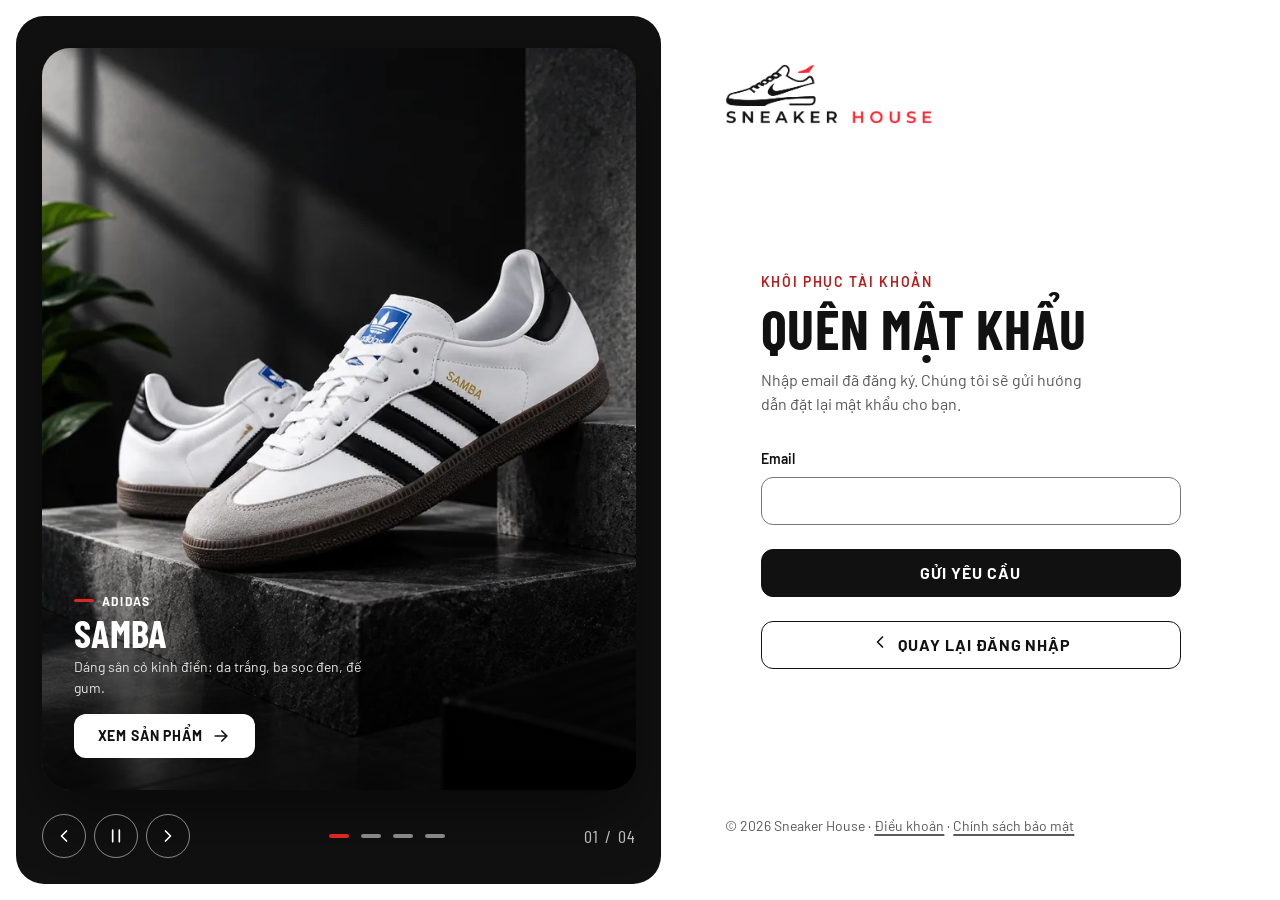
==== fe-auth/forgot-password.html @ c58331f0 "feat(fe1): add authentication UI" ====
<!DOCTYPE html>
<html lang="vi">
<head>
  <meta charset="UTF-8">
  <meta name="viewport" content="width=device-width, initial-scale=1">
  <title>Quên mật khẩu — Sneaker House</title>
  <meta name="description" content="Nhập email để nhận hướng dẫn đặt lại mật khẩu Sneaker House.">
  <meta name="theme-color" content="#111111">
  <link rel="icon" href="assets/favicon.svg" type="image/svg+xml">
  <link rel="preconnect" href="https://fonts.googleapis.com">
  <link rel="preconnect" href="https://fonts.gstatic.com" crossorigin>
  <link rel="stylesheet" href="https://fonts.googleapis.com/css2?family=Barlow+Condensed:wght@600;700&family=Barlow:wght@400;500;600;700&display=swap">
  <link rel="stylesheet" href="css/auth.css">
</head>
<body>
  <a class="skip-link" href="#main">Bỏ qua tới nội dung chính</a>
  <div class="auth">
    <div class="panel">
      <a class="brand" href="index.html" aria-label="Sneaker House — về trang chủ">
        <img class="brand__logo" src="assets/logo-dark.png" alt="" width="1000" height="290">
      </a>
      <a class="mini-hero" href="index.html" aria-label="Sneaker House — về trang chủ">
        <img class="mini-hero__bg" src="assets/slide-1-samba-720.webp" alt="" width="720" height="900" decoding="async">
        <img class="mini-hero__logo" src="assets/logo-light.png" alt="" width="1000" height="290">
        <span class="mini-hero__tag">Sneaker cho từng phong cách.</span>
      </a>

      <main class="panel__main" id="main">
        <div class="form-wrap">
          <noscript><p class="notice notice--error">Trang này cần bật JavaScript để đăng nhập và xem ảnh nổi bật. Vui lòng bật JavaScript rồi tải lại trang.</p></noscript>
          <div data-intro>
            <p class="eyebrow">Khôi phục tài khoản</p>
            <h1 class="title">Quên mật khẩu</h1>
            <p class="lead">Nhập email đã đăng ký. Chúng tôi sẽ gửi hướng dẫn đặt lại mật khẩu cho bạn.</p>
          </div>

          <form class="form" data-form="forgot" novalidate>
            <div class="err-summary" data-summary role="alert" tabindex="-1" hidden>
              <h2 class="err-summary__title">Vui lòng kiểm tra lại thông tin</h2>
              <ul></ul>
            </div>
            <div class="notice" data-notice hidden></div>

            <div class="field">
              <label for="email">Email</label>
              <input class="input" id="email" name="email" type="email" autocomplete="email" inputmode="email" autocapitalize="none" spellcheck="false" aria-describedby="email-error" required>
              <p class="field__error" id="email-error" hidden></p>
            </div>

            <button class="btn" type="submit" data-loading="Đang gửi…">
              <span class="spinner" hidden aria-hidden="true"></span>
              <span data-label>Gửi yêu cầu</span>
            </button>

            <a class="btn btn--ghost" href="login.html" data-nav>
              <span data-icon="left" aria-hidden="true"></span>
              Quay lại đăng nhập
            </a>
          </form>

          <section class="status" data-status hidden>
            <div class="status__icon" data-icon="mail" aria-hidden="true"></div>
            <h2 class="status__title" data-status-title tabindex="-1"></h2>
            <p class="status__text" data-status-text></p>
            <div class="status__actions">
              <a class="btn" href="login.html" data-nav>Quay lại đăng nhập</a>
              <button class="btn btn--ghost" type="button" data-status-reset>Dùng email khác</button>
            </div>
          </section>
        </div>
      </main>

      <p class="panel__foot">© 2026 Sneaker House · <a class="link foot-link" href="terms.html">Điều khoản</a> · <a class="link foot-link" href="privacy.html">Chính sách bảo mật</a></p>
    </div>

    <aside class="visual" data-carousel aria-label="Giày nổi bật"></aside>
  </div>
  <script src="js/auth.js"></script>
</body>
</html>
---- fe-auth/css/auth.css ----
/* =========================================================
   Sneaker House — Auth module (FE1)
   Style: Minimalism / Swiss · Font: Barlow Condensed + Barlow
   Mọi màu/khoảng cách lấy từ token ở :root, không hardcode trong component.
   ========================================================= */

:root {
  /* Màu thương hiệu */
  --c-ink: #111111;
  --c-paper: #ffffff;
  --c-surface: #f5f5f5;
  --c-accent: #dc2626;          /* trắng trên nền này: 4.83:1 */
  --c-accent-strong: #b91c1c;   /* chữ đỏ trên nền trắng: 6.5:1 */
  --c-line: #d4d4d4;
  --c-field-border: #767676;    /* 4.5:1 trên trắng, đạt 3:1 cho viền input */
  --c-muted: #595959;           /* 7:1 trên trắng */
  --c-success: #166534;
  --c-success-bg: #f0fdf4;
  --c-error: #b91c1c;
  --c-error-bg: #fef2f2;
  --c-info-bg: #f5f5f5;
  --c-on-dark-muted: #bdbdbd;   /* trên #111: 10:1 */

  /* Font */
  --font-display: "Barlow Condensed", "Arial Narrow", Impact, sans-serif;
  --font-body: "Barlow", system-ui, -apple-system, "Segoe UI", Roboto, sans-serif;

  /* Thang cỡ chữ */
  --fs-sm: 0.875rem;
  --fs-base: 1rem;
  --fs-lg: 1.125rem;
  --fs-h1: clamp(2.5rem, 5vw, 3.5rem);

  /* Khoảng cách (nhịp 4/8) */
  --s-1: 4px;
  --s-2: 8px;
  --s-3: 12px;
  --s-4: 16px;
  --s-5: 24px;
  --s-6: 32px;
  --s-7: 48px;

  --radius: 12px;
  --radius-lg: 28px;
  --control-h: 48px;            /* vùng bấm >= 44px */
  --ease: cubic-bezier(0.22, 1, 0.36, 1);
  --t-fast: 160ms;
  --t-med: 320ms;
  --t-slide: 700ms;
}

*,
*::before,
*::after { box-sizing: border-box; }

html { -webkit-text-size-adjust: 100%; }

body {
  margin: 0;
  font-family: var(--font-body);
  font-size: var(--fs-base);
  line-height: 1.5;
  color: var(--c-ink);
  background: var(--c-paper);
}

h1, h2, p, ul { margin: 0; }
ul { padding: 0; list-style: none; }

.sr-only {
  position: absolute; width: 1px; height: 1px; margin: -1px; padding: 0;
  overflow: hidden; clip: rect(0, 0, 0, 0); white-space: nowrap; border: 0;
}

.skip-link {
  position: absolute; left: var(--s-4); top: -100px; z-index: 100;
  background: var(--c-ink); color: #fff; padding: var(--s-3) var(--s-4);
  border-radius: var(--radius); text-decoration: none;
}
.skip-link:focus { top: var(--s-4); }

/* Icon (SVG inline, nét 2px, một bộ icon duy nhất) */
.icon {
  width: 20px; height: 20px; flex: none;
  fill: none; stroke: currentColor; stroke-width: 2;
  stroke-linecap: round; stroke-linejoin: round;
}

/* Focus nhất quán */
:focus-visible {
  outline: 3px solid var(--c-ink);
  outline-offset: 2px;
}
.visual :focus-visible { outline-color: #fff; }

/* ---------- Layout chia đôi (ảnh trái, form phải) ---------- */
.auth {
  min-height: 100vh;
  min-height: 100dvh;
  display: grid;
  grid-template-columns: minmax(0, 1fr);
}

@media (min-width: 960px) {
  .auth {
    grid-template-columns: minmax(0, 1.1fr) minmax(440px, 1fr);
    gap: var(--s-4);
    padding: var(--s-4);
  }
}

@media (max-width: 959px) { .panel { gap: var(--s-5); } }

.panel {
  display: flex;
  flex-direction: column;
  padding: clamp(20px, 4vw, 48px);
  min-width: 0;
}

.brand { display: none; align-self: flex-start; }
.brand__logo { display: block; height: 60px; width: auto; }

/* Dải banner thu gọn cho tablet/mobile (thay cho khu ảnh bị ẩn) */
.mini-hero {
  position: relative; display: block;
  height: clamp(150px, 30vw, 200px);
  border-radius: var(--radius-lg); overflow: hidden;
  background: var(--c-ink); color: #fff; text-decoration: none;
}
.mini-hero__bg { position: absolute; inset: 0; width: 100%; height: 100%; object-fit: cover; object-position: 50% 40%; }
.mini-hero::after {
  content: ""; position: absolute; inset: 0;
  background: linear-gradient(180deg, rgba(0, 0, 0, 0.7) 0%, rgba(0, 0, 0, 0.3) 45%, rgba(0, 0, 0, 0.8) 100%);
}
.mini-hero__logo { position: absolute; z-index: 1; left: 16px; top: 12px; height: 52px; width: auto; }
.mini-hero__tag {
  position: absolute; z-index: 1; left: 20px; right: 20px; bottom: 14px;
  font-size: var(--fs-sm); font-weight: 600; letter-spacing: 0.04em;
}

@media (min-width: 960px) {
  .brand { display: inline-block; }
  .mini-hero { display: none; }
}

.panel__main {
  flex: 1;
  display: flex; align-items: center; justify-content: center;
  padding: var(--s-6) 0;
}

.form-wrap {
  width: 100%; max-width: 420px;
  animation: enter var(--t-med) var(--ease) both;
}

.panel__foot { font-size: var(--fs-sm); color: var(--c-muted); }
.panel__foot .foot-link { color: var(--c-muted); font-weight: 400; }
.panel__foot .foot-link:hover { color: var(--c-ink); }

/* ---------- Typography ---------- */
.eyebrow {
  font-size: var(--fs-sm); font-weight: 600; letter-spacing: 0.12em;
  text-transform: uppercase; color: var(--c-accent-strong);
  margin-bottom: var(--s-2);
}
.title {
  font-family: var(--font-display);
  font-size: var(--fs-h1); line-height: 1; font-weight: 700;
  text-transform: uppercase; letter-spacing: 0.01em;
  margin-bottom: var(--s-3);
}
.lead { color: var(--c-muted); margin-bottom: var(--s-6); max-width: 38ch; }

/* ---------- Form ---------- */
.form { display: grid; gap: var(--s-5); }
.form[hidden], [data-intro][hidden] { display: none; }

.field { display: grid; gap: var(--s-2); }

.field > label,
.field__label-row > label {
  font-size: var(--fs-sm); font-weight: 600;
}
.field__label-row {
  display: flex; align-items: baseline; justify-content: space-between; gap: var(--s-3);
}

.input {
  width: 100%; height: var(--control-h);
  padding: 0 var(--s-4);
  font: inherit; color: var(--c-ink);
  background: var(--c-paper);
  border: 1.5px solid var(--c-field-border);
  border-radius: var(--radius);
  transition: border-color var(--t-fast), box-shadow var(--t-fast);
}
.input:hover { border-color: var(--c-ink); }
.input:focus-visible {
  outline: 3px solid var(--c-ink); outline-offset: 2px; border-color: var(--c-ink);
}
.input[aria-invalid="true"] {
  border-color: var(--c-error);
  box-shadow: 0 0 0 1px var(--c-error);      /* viền dày hơn + icon trong thông báo, không chỉ dựa vào màu */
}

.pw { position: relative; }
.pw .input { padding-right: 56px; }
.pw__toggle {
  position: absolute; top: 0; right: 0;
  width: var(--control-h); height: var(--control-h);
  display: grid; place-items: center;
  background: none; border: 0; border-radius: var(--radius);
  color: var(--c-muted); cursor: pointer;
  transition: color var(--t-fast);
}
.pw__toggle:hover { color: var(--c-ink); }

.field__hint { font-size: var(--fs-sm); color: var(--c-muted); }
.field__hint--warn { display: flex; align-items: center; gap: var(--s-2); color: var(--c-ink); font-weight: 500; }
.field__hint--warn[hidden] { display: none; }
.field__hint--warn .icon { width: 16px; height: 16px; }
.field__error {
  display: flex; gap: var(--s-2); align-items: flex-start;
  font-size: var(--fs-sm); font-weight: 500; color: var(--c-error);
}
.field__error[hidden] { display: none; }
.field__error .icon { width: 16px; height: 16px; margin-top: 3px; }

/* Checkbox */
.check { display: flex; align-items: center; gap: var(--s-3); cursor: pointer; min-height: 44px; }
.check input {
  appearance: none; -webkit-appearance: none;
  width: 22px; height: 22px; flex: none; margin: 0;
  border: 1.5px solid var(--c-field-border); border-radius: 7px;
  background: var(--c-paper); cursor: pointer;
  display: grid; place-items: center;
  transition: background var(--t-fast), border-color var(--t-fast);
}
.check input:hover { border-color: var(--c-ink); }
.check input:checked { background: var(--c-ink); border-color: var(--c-ink); }
.check input:checked::after {
  content: ""; width: 6px; height: 11px; margin-top: -2px;
  border: solid #fff; border-width: 0 2px 2px 0; transform: rotate(45deg);
}
.check span { font-size: var(--fs-sm); }

.check--top { align-items: flex-start; padding: 10px 0; }
.check--top input { margin-top: 1px; }
.check a { white-space: nowrap; }

.row-between { display: flex; align-items: center; justify-content: space-between; gap: var(--s-3); flex-wrap: wrap; }

/* Link */
.link {
  color: var(--c-ink); font-weight: 600;
  text-decoration: underline; text-underline-offset: 3px; text-decoration-thickness: 1.5px;
  transition: color var(--t-fast);
}
.link:hover { color: var(--c-accent-strong); }
.link--small { font-size: var(--fs-sm); }

/* Button */
.btn {
  display: inline-flex; align-items: center; justify-content: center; gap: var(--s-2);
  width: 100%; height: var(--control-h); padding: 0 var(--s-5);
  text-decoration: none;
  font: inherit; font-weight: 700; letter-spacing: 0.06em; text-transform: uppercase;
  color: #fff; background: var(--c-ink);
  border: 1.5px solid var(--c-ink); border-radius: var(--radius);
  cursor: pointer;
  transition: background var(--t-fast), border-color var(--t-fast), color var(--t-fast), transform var(--t-fast);
}
.btn:hover { background: var(--c-accent); border-color: var(--c-accent); }
.btn:active { background: var(--c-accent-strong); border-color: var(--c-accent-strong); }
.btn[disabled] { opacity: 0.7; cursor: progress; background: var(--c-ink); border-color: var(--c-ink); }
.btn--ghost { background: transparent; color: var(--c-ink); }
.btn--ghost:hover { background: var(--c-ink); border-color: var(--c-ink); color: #fff; }

.spinner {
  width: 18px; height: 18px; border-radius: 50%;
  border: 2px solid rgba(255, 255, 255, 0.4); border-top-color: #fff;
  animation: spin 0.8s linear infinite;
}
.btn[hidden], .spinner[hidden] { display: none; }

.switch { text-align: center; color: var(--c-muted); font-size: var(--fs-sm); }

/* Thông báo và tóm tắt lỗi */
.notice {
  display: flex; gap: var(--s-3); align-items: flex-start;
  padding: var(--s-3) var(--s-4);
  border: 1.5px solid var(--c-ink); border-radius: var(--radius); background: var(--c-info-bg);
  font-size: var(--fs-sm);
}
.notice[hidden] { display: none; }
.notice--success { border-color: var(--c-success); background: var(--c-success-bg); color: var(--c-success); }
.notice--error   { border-color: var(--c-error);   background: var(--c-error-bg);   color: var(--c-error); }
.notice--info    { border-color: var(--c-ink);     background: var(--c-info-bg);    color: var(--c-ink); }
.notice .icon { margin-top: 1px; }

.err-summary {
  padding: var(--s-4);
  border: 1.5px solid var(--c-error); border-radius: var(--radius); background: var(--c-error-bg);
}
.err-summary[hidden] { display: none; }
.err-summary:focus-visible { outline: 3px solid var(--c-ink); outline-offset: 2px; }
.err-summary__title {
  font-size: var(--fs-base); font-weight: 700; color: var(--c-error); margin-bottom: var(--s-2);
}
.err-summary ul { display: grid; gap: var(--s-1); }
.err-summary a { color: var(--c-error); font-size: var(--fs-sm); font-weight: 500; }
.err-summary a:hover { color: var(--c-ink); }

/* Trạng thái thành công (thay thế form) */
.status { display: grid; gap: var(--s-4); justify-items: start; }
.status[hidden] { display: none; }
.status__icon {
  width: 56px; height: 56px; border-radius: 50%;
  display: grid; place-items: center;
  background: var(--c-success-bg); color: var(--c-success);
}
.status__icon .icon { width: 28px; height: 28px; }
.status__title {
  font-family: var(--font-display); font-size: clamp(2rem, 4vw, 2.75rem); line-height: 1;
  font-weight: 700; text-transform: uppercase;
}
.status__title:focus-visible { outline: none; }
.status__text { color: var(--c-muted); max-width: 40ch; overflow-wrap: anywhere; }
.status .btn { margin-top: var(--s-2); }
.status__actions { display: grid; gap: var(--s-3); width: 100%; margin-top: var(--s-2); }
.status__actions .btn { margin-top: 0; }

/* Độ mạnh mật khẩu */
.strength { display: grid; gap: var(--s-2); }
.strength[hidden] { display: none; }
.strength__bars { display: grid; grid-template-columns: repeat(4, 1fr); gap: var(--s-1); }
.strength__bars i { height: 4px; border-radius: 2px; background: var(--c-line); transition: background var(--t-fast); }
.strength[data-level="1"] i:nth-child(-n+1),
.strength[data-level="2"] i:nth-child(-n+2) { background: var(--c-accent); }
.strength[data-level="3"] i:nth-child(-n+3),
.strength[data-level="4"] i:nth-child(-n+4) { background: var(--c-ink); }
.strength__label { font-size: var(--fs-sm); font-weight: 600; }

.reqs { display: grid; gap: var(--s-1); font-size: var(--fs-sm); color: var(--c-muted); }
.reqs li { display: flex; align-items: center; gap: var(--s-2); }
.reqs .icon { width: 16px; height: 16px; opacity: 0.35; }
.reqs li[data-met="true"] { color: var(--c-ink); }
.reqs li[data-met="true"] .icon { opacity: 1; color: var(--c-success); }

/* ---------- Khu vực hình ảnh + carousel ---------- */
.visual { display: none; }

@media (min-width: 960px) {
  .visual {
    order: -1;                       /* ảnh nằm bên trái, form bên phải */
    display: block; position: sticky; top: var(--s-4);
    height: calc(100vh - 2 * var(--s-4));
    height: calc(100dvh - 2 * var(--s-4));
    background: var(--c-ink); color: #fff;
    border-radius: var(--radius-lg); overflow: hidden;
  }
}

.carousel { position: relative; width: 100%; height: 100%; }

/* Mỗi slide là một poster bo góc, giữ nguyên tỉ lệ ảnh (không bị cắt chữ) */
.slide {
  position: absolute; inset: 0;
  padding: clamp(16px, 2vw, 28px) clamp(16px, 2vw, 28px) 88px;
  display: flex; align-items: center; justify-content: center;
  container-type: size;
  pointer-events: none;
  opacity: 0; visibility: hidden;
  transform: translateX(var(--enter, 56px));
}
.slide.is-active {
  opacity: 1; visibility: visible; transform: none;
  transition: opacity var(--t-slide) var(--ease), transform var(--t-slide) var(--ease), visibility 0s;
}
.slide.is-leaving {
  opacity: 0; visibility: visible; transform: translateX(var(--exit, -56px));
  transition: opacity var(--t-slide) var(--ease), transform var(--t-slide) var(--ease);
}

.slide__frame {
  position: relative;
  margin: 0;
  max-width: 100%; max-height: 100%;
  aspect-ratio: var(--ratio);
  width: min(100cqw, calc(100cqh * var(--ratio)));
  border-radius: var(--radius-lg); overflow: hidden;
  box-shadow: 0 24px 60px rgba(0, 0, 0, 0.45);
}
.slide__frame img { display: block; width: 100%; height: 100%; object-fit: cover; }

.slide__caption {
  position: absolute; left: 0; right: 0; bottom: 0;
  padding: 72px clamp(20px, 3vw, 32px) clamp(20px, 3vw, 32px);
  background: linear-gradient(to top, rgba(0, 0, 0, 0.85) 0%, rgba(0, 0, 0, 0.55) 55%, rgba(0, 0, 0, 0) 100%);
  display: grid; gap: var(--s-1); justify-items: start;
}
.slide__brand {
  display: inline-flex; align-items: center; gap: var(--s-2);
  font-size: 0.75rem; font-weight: 700; letter-spacing: 0.14em; text-transform: uppercase;
}
.slide__brand::before { content: ""; width: 20px; height: 3px; border-radius: 2px; background: var(--c-accent); }
.slide__name {
  font-family: var(--font-display); font-weight: 700; text-transform: uppercase;
  font-size: clamp(1.75rem, 3vw, 2.5rem); line-height: 1;
}
.slide__desc { color: #e5e5e5; font-size: var(--fs-sm); max-width: 36ch; }
.slide__cta {
  margin-top: var(--s-3);
  display: inline-flex; align-items: center; gap: var(--s-2);
  height: 44px; padding: 0 var(--s-5);
  background: #fff; color: var(--c-ink); border-radius: var(--radius);
  font-size: var(--fs-sm); font-weight: 700; letter-spacing: 0.06em; text-transform: uppercase; text-decoration: none;
  pointer-events: auto;
  transition: background var(--t-fast), color var(--t-fast);
}
.slide__cta:hover { background: var(--c-accent); color: #fff; }

.carousel__controls {
  position: absolute; left: clamp(16px, 2vw, 28px); right: clamp(16px, 2vw, 28px); bottom: clamp(16px, 2vw, 28px);
  display: flex; align-items: center; justify-content: space-between; gap: var(--s-4);
  z-index: 2;
}
.carousel__buttons { display: flex; gap: var(--s-2); }
.carousel__btn {
  width: 44px; height: 44px; display: grid; place-items: center;
  background: transparent; color: #fff;
  border: 1.5px solid rgba(255, 255, 255, 0.5); border-radius: 50%;
  cursor: pointer;
  transition: background var(--t-fast), color var(--t-fast), border-color var(--t-fast);
}
.carousel__btn:hover { background: #fff; color: var(--c-ink); border-color: #fff; }

.carousel__dots { display: flex; align-items: center; }
.carousel__dot {
  width: 32px; height: 44px; display: grid; place-items: center;
  background: none; border: 0; cursor: pointer;
}
.carousel__dot::before {
  content: ""; display: block; width: 20px; height: 4px; border-radius: 2px;
  background: rgba(255, 255, 255, 0.5);   /* ~5:1 trên nền tối (mục tiêu >= 3:1) */
  transition: background var(--t-fast);
}
.carousel__dot:hover::before { background: #fff; }
.carousel__dot[aria-current="true"]::before { background: var(--c-accent); }

.carousel__count {
  font-family: var(--font-display); font-size: var(--fs-lg); letter-spacing: 0.08em;
  color: var(--c-on-dark-muted); min-width: 4.5ch; text-align: right;
}

/* ---------- Trang văn bản (điều khoản, chính sách) ---------- */
.doc { max-width: 720px; margin: 0 auto; padding: clamp(20px, 4vw, 48px) clamp(20px, 4vw, 32px) var(--s-7); }
.doc .brand { display: inline-block; margin-bottom: var(--s-6); }
.doc h2 {
  font-family: var(--font-display); font-size: 1.5rem; line-height: 1.1; text-transform: uppercase;
  margin: var(--s-6) 0 var(--s-2);
}
.doc p { color: var(--c-muted); margin-bottom: var(--s-3); max-width: 68ch; }
.doc .notice { margin-bottom: var(--s-6); }

/* ---------- Chuyển trang ---------- */
@keyframes enter {
  from { opacity: 0; transform: translateY(10px); }
  to   { opacity: 1; transform: none; }
}
@keyframes spin { to { transform: rotate(360deg); } }

.form-wrap { transition: opacity 180ms ease, transform 180ms ease; }
body.is-leaving .form-wrap { opacity: 0; transform: translateY(-6px); }

/* ---------- Reduced motion ---------- */
@media (prefers-reduced-motion: reduce) {
  *, *::before, *::after {
    animation-duration: 0.01ms !important;
    animation-iteration-count: 1 !important;
    transition-duration: 0.01ms !important;
    transition-delay: 0ms !important;
    scroll-behavior: auto !important;
  }
  .spinner { animation: none; border-top-color: rgba(255, 255, 255, 0.4); }
}
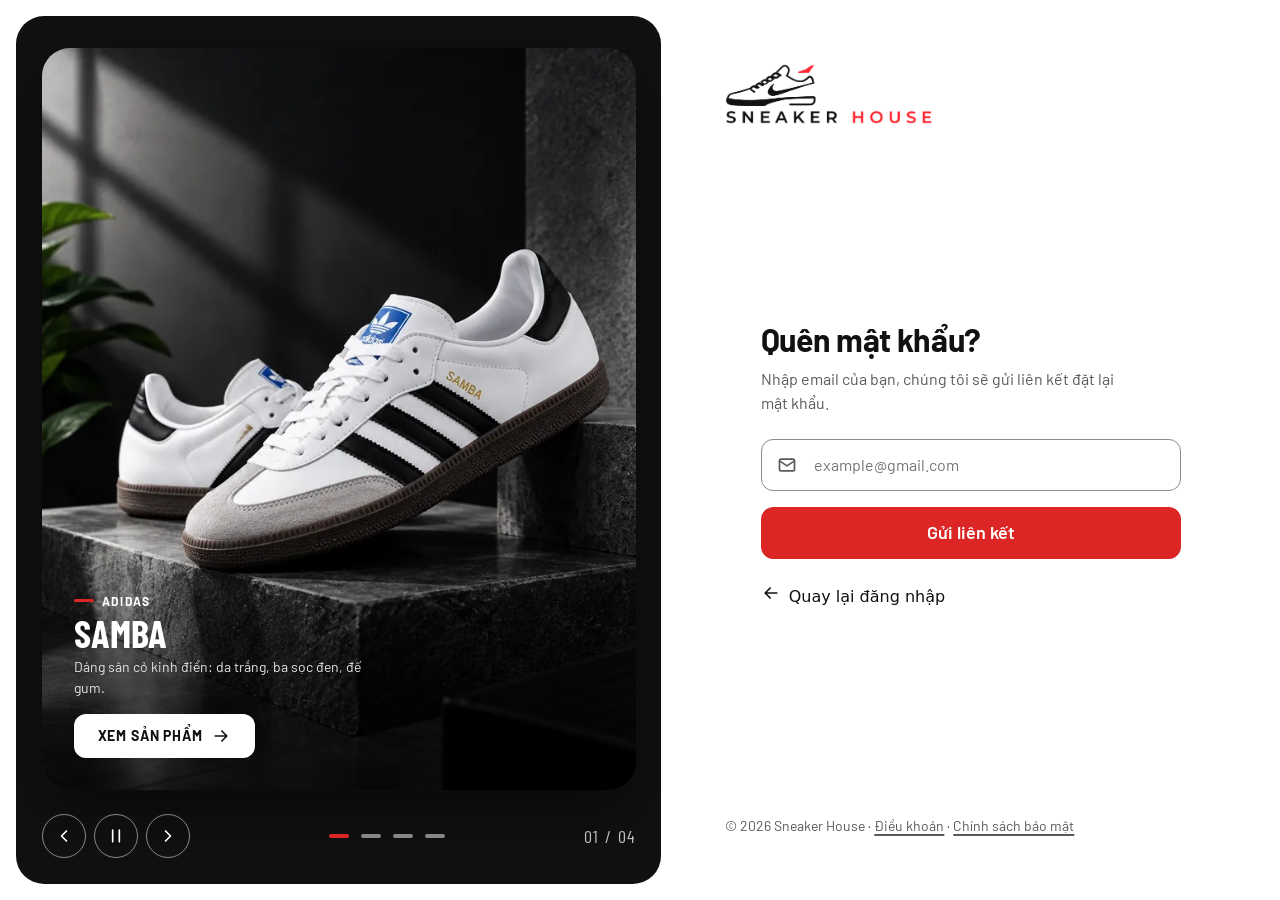
==== commit d2c660a2: "feat(auth): improve login register and forgot password UI" ====
--- a/fe-auth/forgot-password.html
+++ b/fe-auth/forgot-password.html
@@ -29,9 +29,8 @@
         <div class="form-wrap">
           <noscript><p class="notice notice--error">Trang này cần bật JavaScript để đăng nhập và xem ảnh nổi bật. Vui lòng bật JavaScript rồi tải lại trang.</p></noscript>
           <div data-intro>
-            <p class="eyebrow">Khôi phục tài khoản</p>
-            <h1 class="title">Quên mật khẩu</h1>
-            <p class="lead">Nhập email đã đăng ký. Chúng tôi sẽ gửi hướng dẫn đặt lại mật khẩu cho bạn.</p>
+            <h1 class="title">Quên mật khẩu?</h1>
+            <p class="lead">Nhập email của bạn, chúng tôi sẽ gửi liên kết đặt lại mật khẩu.</p>
           </div>
 
           <form class="form" data-form="forgot" novalidate>
@@ -42,18 +41,21 @@
             <div class="notice" data-notice hidden></div>
 
             <div class="field">
-              <label for="email">Email</label>
-              <input class="input" id="email" name="email" type="email" autocomplete="email" inputmode="email" autocapitalize="none" spellcheck="false" aria-describedby="email-error" required>
+              <div class="control control--bare">
+                <span class="control__icon" data-icon="mail" aria-hidden="true"></span>
+                <label class="sr-only" for="email">Email</label>
+                <input class="input" id="email" name="email" type="email" placeholder="example@gmail.com" autocomplete="email" inputmode="email" autocapitalize="none" spellcheck="false" aria-describedby="email-error" required>
+              </div>
               <p class="field__error" id="email-error" hidden></p>
             </div>
 
             <button class="btn" type="submit" data-loading="Đang gửi…">
               <span class="spinner" hidden aria-hidden="true"></span>
-              <span data-label>Gửi yêu cầu</span>
+              <span data-label>Gửi liên kết</span>
             </button>
 
-            <a class="btn btn--ghost" href="login.html" data-nav>
-              <span data-icon="left" aria-hidden="true"></span>
+            <a class="back-link" href="login.html" data-nav>
+              <span data-icon="back" aria-hidden="true"></span>
               Quay lại đăng nhập
             </a>
           </form>
@@ -75,6 +77,7 @@
 
     <aside class="visual" data-carousel aria-label="Giày nổi bật"></aside>
   </div>
+  <script src="js/auth-config.js"></script>
   <script src="js/auth.js"></script>
 </body>
 </html>
--- a/fe-auth/css/auth.css
+++ b/fe-auth/css/auth.css
@@ -12,7 +12,7 @@
   --c-accent: #dc2626;          /* trắng trên nền này: 4.83:1 */
   --c-accent-strong: #b91c1c;   /* chữ đỏ trên nền trắng: 6.5:1 */
   --c-line: #d4d4d4;
-  --c-field-border: #767676;    /* 4.5:1 trên trắng, đạt 3:1 cho viền input */
+  --c-field-border: #8c8c8c;    /* 3.3:1 trên trắng, đạt 3:1 cho viền input */
   --c-muted: #595959;           /* 7:1 trên trắng */
   --c-success: #166534;
   --c-success-bg: #f0fdf4;
@@ -42,7 +42,7 @@
 
   --radius: 12px;
   --radius-lg: 28px;
-  --control-h: 48px;            /* vùng bấm >= 44px */
+  --control-h: 52px;            /* vùng bấm >= 44px */
   --ease: cubic-bezier(0.22, 1, 0.36, 1);
   --t-fast: 160ms;
   --t-med: 320ms;
@@ -109,8 +109,6 @@
   }
 }
 
-@media (max-width: 959px) { .panel { gap: var(--s-5); } }
-
 .panel {
   display: flex;
   flex-direction: column;
@@ -133,10 +131,10 @@
   content: ""; position: absolute; inset: 0;
   background: linear-gradient(180deg, rgba(0, 0, 0, 0.7) 0%, rgba(0, 0, 0, 0.3) 45%, rgba(0, 0, 0, 0.8) 100%);
 }
-.mini-hero__logo { position: absolute; z-index: 1; left: 16px; top: 12px; height: 52px; width: auto; }
+.mini-hero__logo { position: absolute; z-index: 1; left: 20px; top: 16px; height: 56px; width: auto; }
 .mini-hero__tag {
-  position: absolute; z-index: 1; left: 20px; right: 20px; bottom: 14px;
-  font-size: var(--fs-sm); font-weight: 600; letter-spacing: 0.04em;
+  position: absolute; z-index: 1; left: 20px; right: 20px; bottom: calc(var(--radius-lg) + 12px);
+  font-size: var(--fs-lg); font-weight: 700; letter-spacing: 0.02em;
 }
 
 @media (min-width: 960px) {
@@ -159,33 +157,49 @@
 .panel__foot .foot-link { color: var(--c-muted); font-weight: 400; }
 .panel__foot .foot-link:hover { color: var(--c-ink); }
 
+/* Tablet/mobile: ảnh phủ trên cùng, thẻ trắng bo góc đè lên ảnh (đặt SAU các rule gốc của .panel) */
+@media (max-width: 959px) {
+  .panel { padding: 0; gap: 0; }
+  .mini-hero { border-radius: 0; height: clamp(220px, 42vw, 300px); }
+  .panel__main {
+    position: relative; z-index: 1;
+    margin-top: calc(-1 * var(--radius-lg));
+    padding: var(--s-6) clamp(20px, 5vw, 48px) var(--s-5);
+    background: var(--c-paper);
+    border-radius: var(--radius-lg) var(--radius-lg) 0 0;
+  }
+  .panel__foot { padding: 0 clamp(20px, 5vw, 48px) var(--s-5); }
+}
+
 /* ---------- Typography ---------- */
-.eyebrow {
-  font-size: var(--fs-sm); font-weight: 600; letter-spacing: 0.12em;
-  text-transform: uppercase; color: var(--c-accent-strong);
+.title {
+  font-family: var(--font-body);
+  font-size: clamp(1.75rem, 3vw, 2rem); line-height: 1.2; font-weight: 700;
+  letter-spacing: -0.01em;
   margin-bottom: var(--s-2);
 }
-.title {
-  font-family: var(--font-display);
-  font-size: var(--fs-h1); line-height: 1; font-weight: 700;
-  text-transform: uppercase; letter-spacing: 0.01em;
-  margin-bottom: var(--s-3);
-}
-.lead { color: var(--c-muted); margin-bottom: var(--s-6); max-width: 38ch; }
+.lead { color: var(--c-muted); margin-bottom: var(--s-5); max-width: 42ch; }
 
 /* ---------- Form ---------- */
-.form { display: grid; gap: var(--s-5); }
+.form { display: grid; gap: var(--s-4); }
 .form[hidden], [data-intro][hidden] { display: none; }
 
 .field { display: grid; gap: var(--s-2); }
 
-.field > label,
-.field__label-row > label {
-  font-size: var(--fs-sm); font-weight: 600;
-}
-.field__label-row {
-  display: flex; align-items: baseline; justify-content: space-between; gap: var(--s-3);
-}
+/* Khung ô nhập: icon bên trái; nhãn nhỏ nằm trong khung (trang đăng ký) hoặc chỉ đọc cho trình đọc màn hình */
+.control { position: relative; }
+.control__icon {
+  position: absolute; left: var(--s-4); top: 50%; transform: translateY(-50%);
+  display: grid; color: var(--c-muted); pointer-events: none;
+}
+.control .input { padding-left: 52px; }
+.control--pw .input { padding-right: 56px; }
+.field__label {
+  position: absolute; z-index: 1; left: 52px; top: 9px;
+  font-size: 0.75rem; font-weight: 500; line-height: 1; color: var(--c-muted);
+  pointer-events: none;
+}
+.control:not(.control--bare) .input { height: 60px; padding-top: 22px; padding-bottom: 6px; }
 
 .input {
   width: 100%; height: var(--control-h);
@@ -205,11 +219,9 @@
   box-shadow: 0 0 0 1px var(--c-error);      /* viền dày hơn + icon trong thông báo, không chỉ dựa vào màu */
 }
 
-.pw { position: relative; }
-.pw .input { padding-right: 56px; }
 .pw__toggle {
-  position: absolute; top: 0; right: 0;
-  width: var(--control-h); height: var(--control-h);
+  position: absolute; top: 0; right: 0; bottom: 0;
+  width: var(--control-h);
   display: grid; place-items: center;
   background: none; border: 0; border-radius: var(--radius);
   color: var(--c-muted); cursor: pointer;
@@ -239,7 +251,7 @@
   transition: background var(--t-fast), border-color var(--t-fast);
 }
 .check input:hover { border-color: var(--c-ink); }
-.check input:checked { background: var(--c-ink); border-color: var(--c-ink); }
+.check input:checked { background: var(--c-accent); border-color: var(--c-accent); }
 .check input:checked::after {
   content: ""; width: 6px; height: 11px; margin-top: -2px;
   border: solid #fff; border-width: 0 2px 2px 0; transform: rotate(45deg);
@@ -260,23 +272,33 @@
 }
 .link:hover { color: var(--c-accent-strong); }
 .link--small { font-size: var(--fs-sm); }
+.link--accent { color: var(--c-accent-strong); text-decoration: none; }
+.link--accent:hover { color: var(--c-ink); text-decoration: underline; }
+.check .link--accent, .social__note .link--accent { text-decoration: underline; font-weight: 500; }
 
 /* Button */
 .btn {
   display: inline-flex; align-items: center; justify-content: center; gap: var(--s-2);
   width: 100%; height: var(--control-h); padding: 0 var(--s-5);
   text-decoration: none;
-  font: inherit; font-weight: 700; letter-spacing: 0.06em; text-transform: uppercase;
-  color: #fff; background: var(--c-ink);
-  border: 1.5px solid var(--c-ink); border-radius: var(--radius);
+  font: inherit; font-weight: 600; font-size: var(--fs-lg);
+  color: #fff; background: var(--c-accent);
+  border: 1.5px solid var(--c-accent); border-radius: var(--radius);
   cursor: pointer;
   transition: background var(--t-fast), border-color var(--t-fast), color var(--t-fast), transform var(--t-fast);
 }
-.btn:hover { background: var(--c-accent); border-color: var(--c-accent); }
-.btn:active { background: var(--c-accent-strong); border-color: var(--c-accent-strong); }
-.btn[disabled] { opacity: 0.7; cursor: progress; background: var(--c-ink); border-color: var(--c-ink); }
-.btn--ghost { background: transparent; color: var(--c-ink); }
+.btn:hover { background: var(--c-accent-strong); border-color: var(--c-accent-strong); }
+.btn:active { background: #991b1b; border-color: #991b1b; }
+.btn[disabled] { opacity: 0.7; cursor: progress; background: var(--c-accent); border-color: var(--c-accent); }
+.btn--ghost { background: transparent; color: var(--c-ink); border-color: var(--c-ink); }
 .btn--ghost:hover { background: var(--c-ink); border-color: var(--c-ink); color: #fff; }
+
+.back-link {
+  display: inline-flex; align-items: center; gap: var(--s-2); justify-self: start;
+  min-height: 44px; color: var(--c-ink); font-weight: 500; text-decoration: none;
+  transition: color var(--t-fast);
+}
+.back-link:hover { color: var(--c-accent-strong); }
 
 .spinner {
   width: 18px; height: 18px; border-radius: 50%;
@@ -331,6 +353,43 @@
 .status .btn { margin-top: var(--s-2); }
 .status__actions { display: grid; gap: var(--s-3); width: 100%; margin-top: var(--s-2); }
 .status__actions .btn { margin-top: 0; }
+
+/* ---------- Đăng nhập bằng Google ---------- */
+.social { display: grid; gap: var(--s-3); }
+.divider {
+  display: flex; align-items: center; gap: var(--s-3);
+  font-size: var(--fs-sm); color: var(--c-muted);
+}
+.divider::before, .divider::after { content: ""; flex: 1; height: 1px; background: var(--c-line); }
+
+/* Nút chính thức của Google (iframe, cao 40px, tối đa 400px) nằm giữa khung form */
+.social__btn { display: flex; justify-content: center; min-height: 40px; transition: opacity var(--t-fast); }
+.social__btn .btn { width: auto; }
+.social.is-busy .social__btn { opacity: 0.5; pointer-events: none; }
+.social__status[hidden] { display: none; }
+.social__note { font-size: var(--fs-sm); color: var(--c-muted); }
+.social__note .link { font-weight: 500; }
+.btn--small { height: 40px; padding: 0 var(--s-4); font-size: var(--fs-sm); }
+
+/* Nút giả chỉ xuất hiện ở chế độ mock khi chưa có Client ID */
+.gbtn {
+  display: inline-flex; align-items: center; justify-content: center; gap: 10px;
+  width: 100%; max-width: 400px; height: 40px; padding: 0 12px;
+  font: 500 14px/1 Roboto, Arial, sans-serif; color: #3c4043;
+  background: #fff; border: 1px solid #dadce0; border-radius: 4px; cursor: pointer;
+  transition: background var(--t-fast), box-shadow var(--t-fast);
+}
+.gbtn:hover { background: #f8faff; box-shadow: 0 1px 2px rgba(60, 64, 67, 0.3); }
+.gbtn__logo { width: 18px; height: 18px; flex: none; }
+
+.spinner--dark { border-color: rgba(17, 17, 17, 0.25); border-top-color: var(--c-ink); }
+
+.mock-badge {
+  position: fixed; right: var(--s-3); bottom: var(--s-3); z-index: 50; margin: 0;
+  padding: var(--s-1) var(--s-3); border-radius: 999px;
+  background: var(--c-ink); color: #fff; font-size: 0.75rem; font-weight: 600;
+  pointer-events: none;
+}
 
 /* Độ mạnh mật khẩu */
 .strength { display: grid; gap: var(--s-2); }
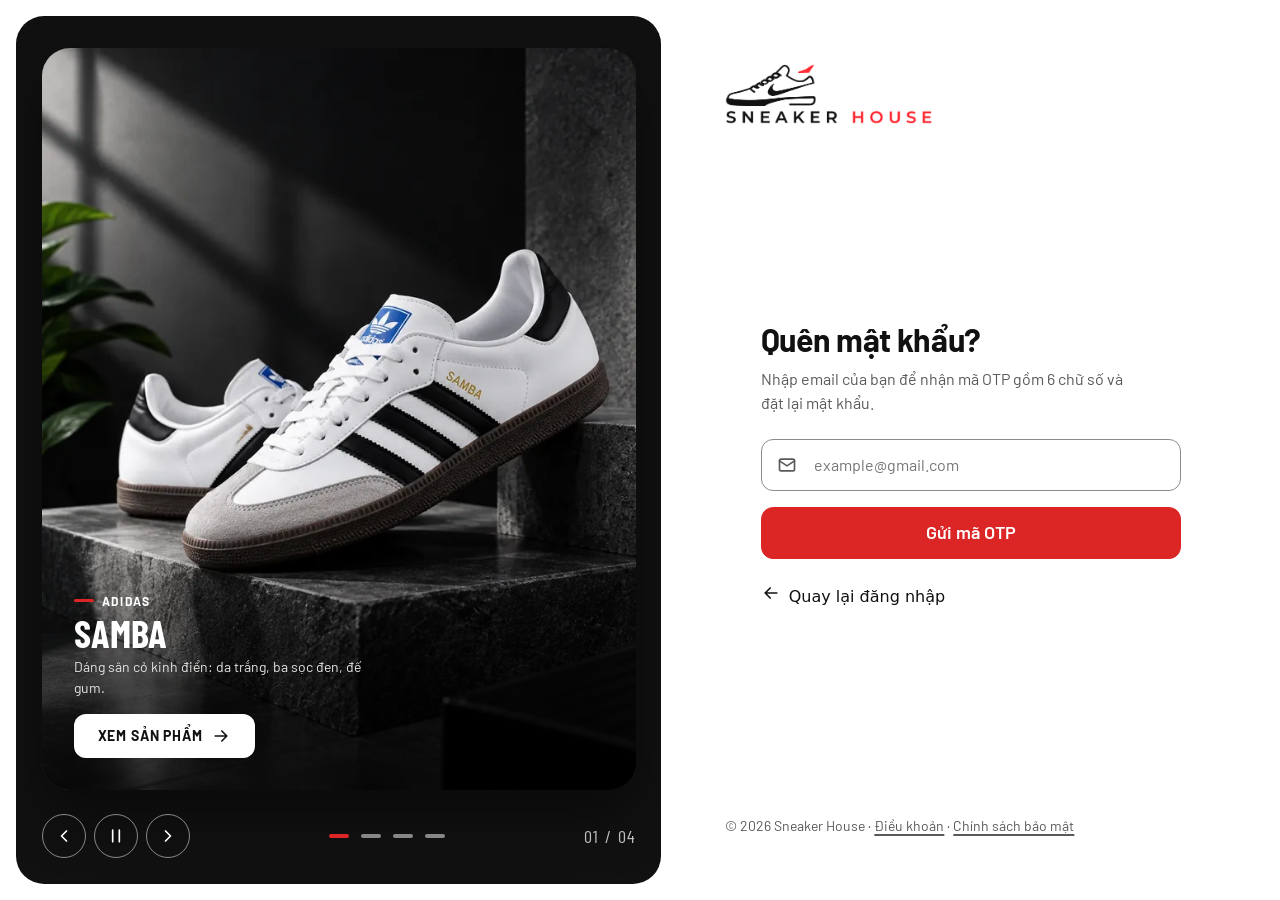
==== commit b544324d: "fix(fe-auth): complete forgot password OTP flow and login integration" ====
--- a/fe-auth/forgot-password.html
+++ b/fe-auth/forgot-password.html
@@ -30,7 +30,7 @@
           <noscript><p class="notice notice--error">Trang này cần bật JavaScript để đăng nhập và xem ảnh nổi bật. Vui lòng bật JavaScript rồi tải lại trang.</p></noscript>
           <div data-intro>
             <h1 class="title">Quên mật khẩu?</h1>
-            <p class="lead">Nhập email của bạn, chúng tôi sẽ gửi liên kết đặt lại mật khẩu.</p>
+            <p class="lead">Nhập email của bạn để nhận mã OTP gồm 6 chữ số và đặt lại mật khẩu.</p>
           </div>
 
           <form class="form" data-form="forgot" novalidate>
@@ -51,7 +51,7 @@
 
             <button class="btn" type="submit" data-loading="Đang gửi…">
               <span class="spinner" hidden aria-hidden="true"></span>
-              <span data-label>Gửi liên kết</span>
+              <span data-label>Gửi mã OTP</span>
             </button>
 
             <a class="back-link" href="login.html" data-nav>
@@ -59,7 +59,121 @@
               Quay lại đăng nhập
             </a>
           </form>
+<!-- BƯỚC 2: XÁC MINH MÃ OTP -->
+<form class="form" data-form="verifyOtp" data-otp-form hidden novalidate>
 
+  <div class="err-summary" data-summary role="alert" tabindex="-1" hidden>
+    <h2 class="err-summary__title">Vui lòng kiểm tra lại thông tin</h2>
+    <ul></ul>
+  </div>
+
+  <div class="notice" data-notice hidden></div>
+
+  <div class="field">
+    <label for="otp">Mã xác minh OTP</label>
+
+    <div class="control control--bare">
+      <input
+        class="input"
+        id="otp"
+        name="otp"
+        type="text"
+        inputmode="numeric"
+        pattern="[0-9]{6}"
+        maxlength="6"
+        minlength="6"
+        autocomplete="one-time-code"
+        placeholder="Nhập mã OTP gồm 6 số"
+        aria-describedby="otp-error"
+        required
+      >
+    </div>
+
+    <p class="field__error" id="otp-error" hidden></p>
+  </div>
+
+  <button
+    class="btn"
+    type="submit"
+    data-loading="Đang xác minh…"
+  >
+    <span class="spinner" hidden aria-hidden="true"></span>
+    <span data-label>Xác minh OTP</span>
+  </button>
+
+  <button
+    class="btn btn--ghost"
+    type="button"
+    data-resend-otp
+  >
+    Gửi lại mã OTP
+  </button>
+
+  <a class="back-link" href="login.html" data-nav>
+    <span data-icon="back" aria-hidden="true"></span>
+    Quay lại đăng nhập
+  </a>
+
+</form>
+<!-- BƯỚC 3: ĐẶT LẠI MẬT KHẨU -->
+<form class="form" data-form="resetPassword" data-reset-form hidden novalidate>
+
+  <div class="err-summary" data-summary role="alert" tabindex="-1" hidden>
+    <h2 class="err-summary__title">Vui lòng kiểm tra lại thông tin</h2>
+    <ul></ul>
+  </div>
+
+  <div class="notice" data-notice hidden></div>
+
+  <div class="field">
+    <label for="newPassword">Mật khẩu mới</label>
+    <div class="control control--bare">
+      <input
+        class="input"
+        id="newPassword"
+        name="newPassword"
+        type="password"
+        minlength="8"
+        maxlength="72"
+        autocomplete="new-password"
+        placeholder="Nhập mật khẩu mới"
+        aria-describedby="newPassword-error"
+        required
+      >
+    </div>
+    <p class="field__error" id="newPassword-error" hidden></p>
+  </div>
+
+  <div class="field">
+    <label for="confirmPassword">Xác nhận mật khẩu mới</label>
+    <div class="control control--bare">
+      <input
+        class="input"
+        id="confirmPassword"
+        name="confirmPassword"
+        type="password"
+        minlength="8"
+        maxlength="72"
+        autocomplete="new-password"
+        placeholder="Nhập lại mật khẩu mới"
+        aria-describedby="confirmPassword-error"
+        required
+      >
+    </div>
+    <p class="field__error" id="confirmPassword-error" hidden></p>
+  </div>
+
+  <button class="btn" type="submit" data-loading="Đang cập nhật…">
+    <span class="spinner" hidden aria-hidden="true"></span>
+    <span data-label>Đặt lại mật khẩu</span>
+  </button>
+
+  <a class="back-link" href="login.html" data-nav>
+    <span data-icon="back" aria-hidden="true"></span>
+    Quay lại đăng nhập
+  </a>
+
+</form>
           <section class="status" data-status hidden>
             <div class="status__icon" data-icon="mail" aria-hidden="true"></div>
             <h2 class="status__title" data-status-title tabindex="-1"></h2>
